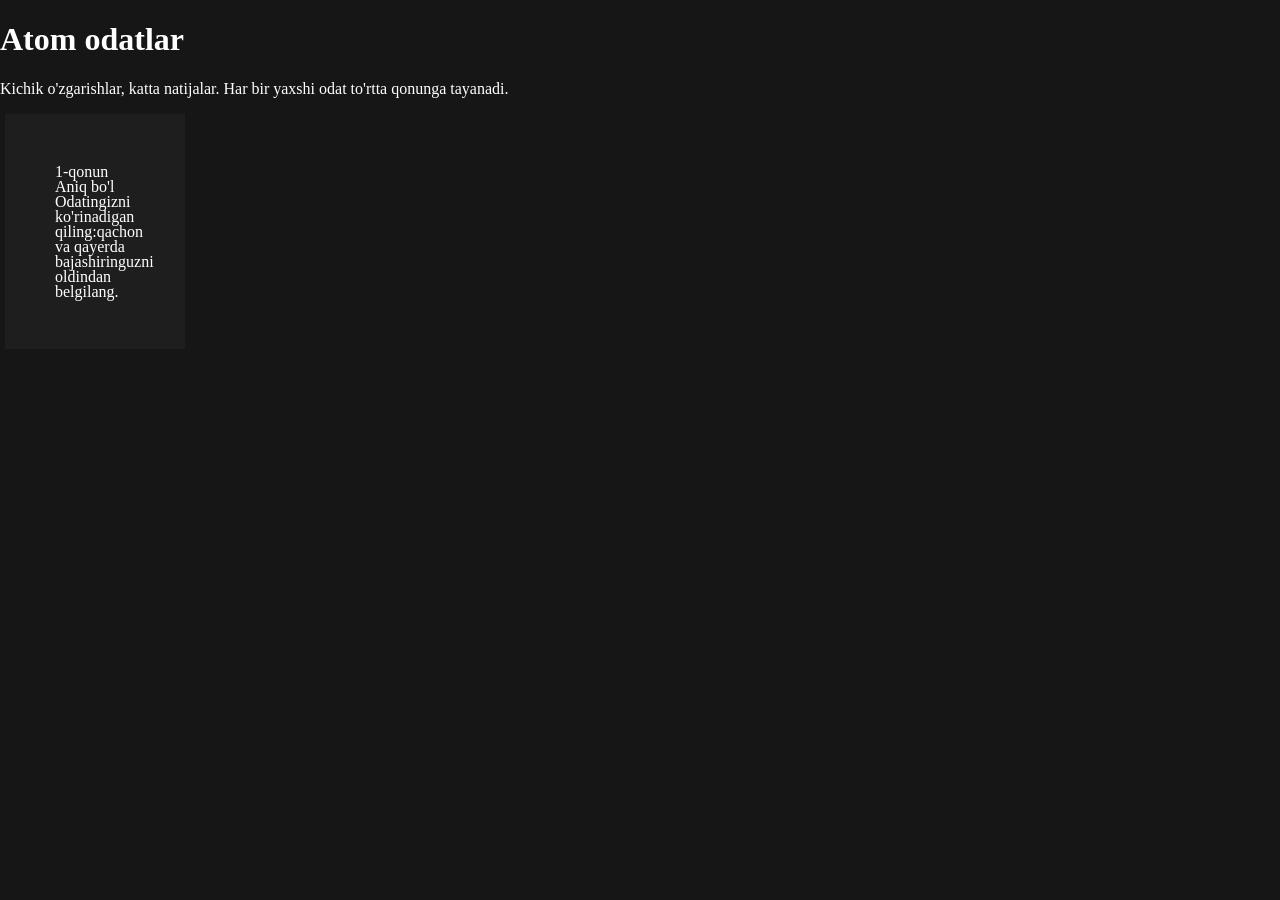
==== 7-dars/classwork/index.html @ 5a372378 "4-oy 8dars h/w" ====
<!DOCTYPE html>
<html lang="en">
<head>
    <meta charset="UTF-8">
    <meta name="viewport" content="width=device-width, initial-scale=1.0">
    <title>Atom adotlar</title>
    <style>
        body{
           margin: 0;
           background-color: rgb(22, 22, 22);
           font-family: cursive;
           
        }
        .text1{
            color: white;
        }
        div{
            color: white;
        }
        .card1{
            display: flex;
            flex-direction: row;
            flex-wrap: wrap;
            background-color: rgb(30,30,30);
            padding: 50px;
            margin: 5px;
            width: 80px;
            line-height: 15px;
        }
    </style>
</head>
<body>
    <div class="text1">
    <h1>Atom odatlar</h1>
    <p>
        Kichik o'zgarishlar, katta natijalar.
        Har bir yaxshi odat to'rtta qonunga tayanadi.
    </p>
    </div>
    <div class="card1">
        1-qonun <br>
        Aniq bo'l
        Odatingizni ko'rinadigan qiling:qachon va qayerda
        bajashiringuzni oldindan belgilang.
    </div>
    <div class="card2">


    </div>
</body>
</html>
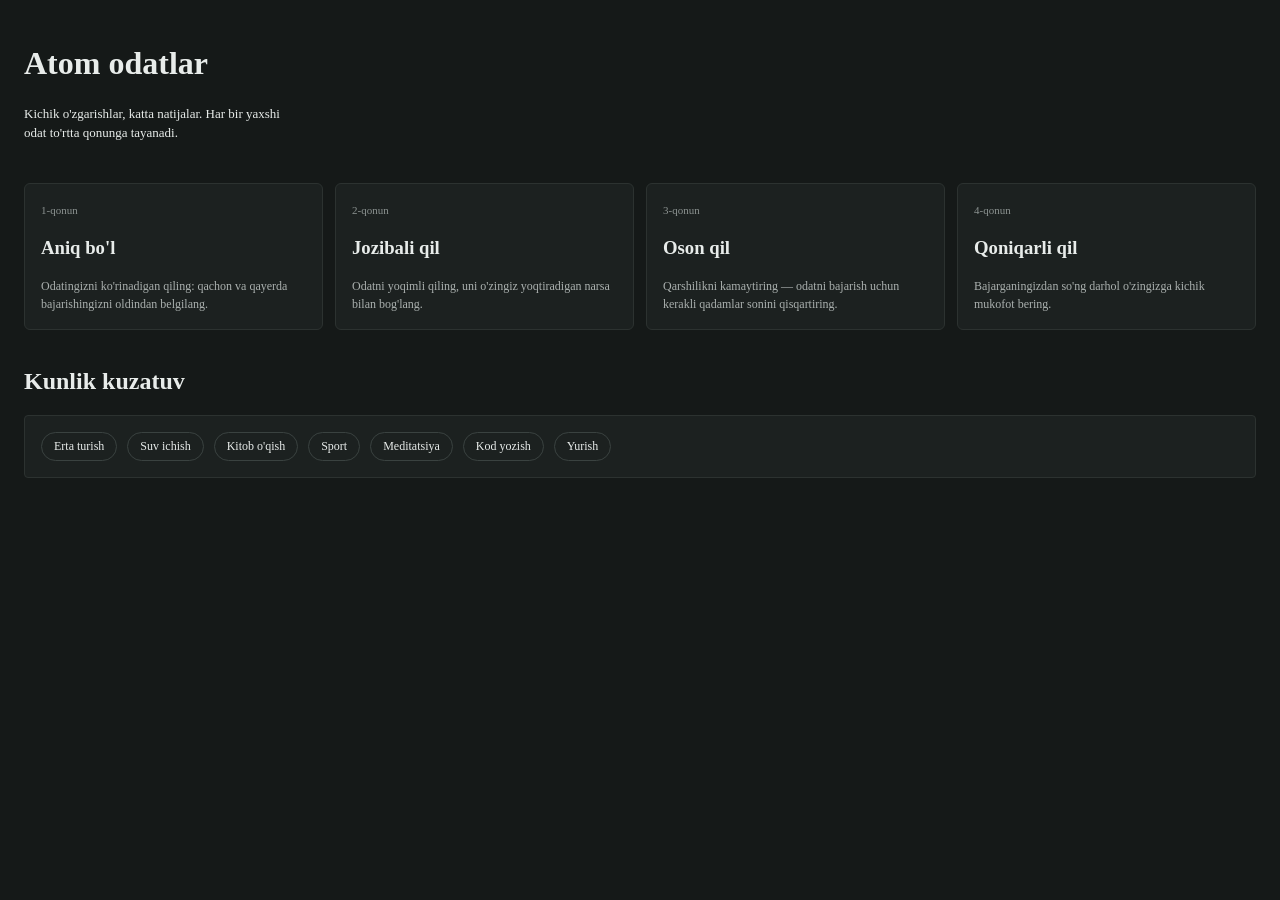
==== commit 9e57ad4e: "4-oy h/w 7-dars" ====
--- a/7-dars/classwork/index.html
+++ b/7-dars/classwork/index.html
@@ -1,51 +1,49 @@
 <!DOCTYPE html>
-<html lang="en">
+<html lang="uz">
 <head>
-    <meta charset="UTF-8">
-    <meta name="viewport" content="width=device-width, initial-scale=1.0">
-    <title>Atom adotlar</title>
-    <style>
-        body{
-           margin: 0;
-           background-color: rgb(22, 22, 22);
-           font-family: cursive;
-           
-        }
-        .text1{
-            color: white;
-        }
-        div{
-            color: white;
-        }
-        .card1{
-            display: flex;
-            flex-direction: row;
-            flex-wrap: wrap;
-            background-color: rgb(30,30,30);
-            padding: 50px;
-            margin: 5px;
-            width: 80px;
-            line-height: 15px;
-        }
-    </style>
+<meta charset="UTF-8">
+<meta name="viewport" content="width=device-width, initial-scale=1">
+<title>Atom odatlar</title>
+<link rel="stylesheet" href="style.css">
 </head>
 <body>
-    <div class="text1">
-    <h1>Atom odatlar</h1>
-    <p>
-        Kichik o'zgarishlar, katta natijalar.
-        Har bir yaxshi odat to'rtta qonunga tayanadi.
-    </p>
-    </div>
-    <div class="card1">
-        1-qonun <br>
-        Aniq bo'l
-        Odatingizni ko'rinadigan qiling:qachon va qayerda
-        bajashiringuzni oldindan belgilang.
-    </div>
-    <div class="card2">
+  <h1>Atom odatlar</h1>
+  <p class="boshi">Kichik o'zgarishlar, katta natijalar. Har bir yaxshi odat to'rtta qonunga tayanadi.</p>
 
+  <section class="joylashuv">
+    <article class="blok">
+      <small>1-qonun</small>
+      <h3>Aniq bo'l</h3>
+      <p>Odatingizni ko'rinadigan qiling: qachon va qayerda bajarishingizni oldindan belgilang.</p>
+    </article>
+    <article class="blok">
+      <small>2-qonun</small>
+      <h3>Jozibali qil</h3>
+      <p>Odatni yoqimli qiling, uni o'zingiz yoqtiradigan narsa bilan bog'lang.</p>
+    </article>
+    <article class="blok">
+      <small>3-qonun</small>
+      <h3>Oson qil</h3>
+      <p>Qarshilikni kamaytiring — odatni bajarish uchun kerakli qadamlar sonini qisqartiring.</p>
+    </article>
+    <article class="blok">
+      <small>4-qonun</small>
+      <h3>Qoniqarli qil</h3>
+      <p>Bajarganingizdan so'ng darhol o'zingizga kichik mukofot bering.</p>
+    </article>
+  </section>
 
-    </div>
+  <br>
+  <h2>Kunlik kuzatuv</h2>
+  <div class="past">
+    <span class="ichi">Erta turish</span>
+    <span class="ichi">Suv ichish</span>
+    <span class="ichi">Kitob o'qish</span>
+    <span class="ichi">Sport</span>
+    <span class="ichi">Meditatsiya</span>
+    <span class="ichi">Kod yozish</span>
+    <span class="ichi">Yurish</span>
+  </div>
+
 </body>
-</html>+</html>
--- a/7-dars/classwork/style.css
+++ b/7-dars/classwork/style.css
@@ -0,0 +1,59 @@
+body {
+  margin: 0;
+  padding: 24px;
+  background: #151918;
+  color: #e8ecea;
+}
+
+.boshi {
+  margin: 0 0 40px;
+  width: 280px;
+  font-size: 13px;
+  line-height: 1.5;
+}
+
+.joylashuv {
+  display: flex;
+  flex-direction: row;
+  flex-wrap: wrap;
+  justify-content: space-between;
+  gap: 12px;
+}
+
+.blok {
+  flex: 1 1 190px;
+  padding: 16px;
+  background: #1c2120;
+  border: 1px solid #2c3230;
+  border-radius: 6px;
+}
+
+.blok small {
+  color: #8a918f;
+  font-size: 11px;
+}
+
+.blok p {
+  margin: 0;
+  font-size: 12px;
+  line-height: 1.5;
+  color: #aab0ae;
+}
+
+.past {
+  display: flex;
+  flex-wrap: wrap;
+  align-content: space-between;
+  gap: 10px;
+  padding: 16px;
+  background: #1c2120;
+  border: 1px solid #2c3230;
+  border-radius: 4px;
+}
+
+.ichi {
+  padding: 6px 12px;
+  font-size: 12px;
+  border: 1px solid #3a4240;
+  border-radius: 999px;
+}
